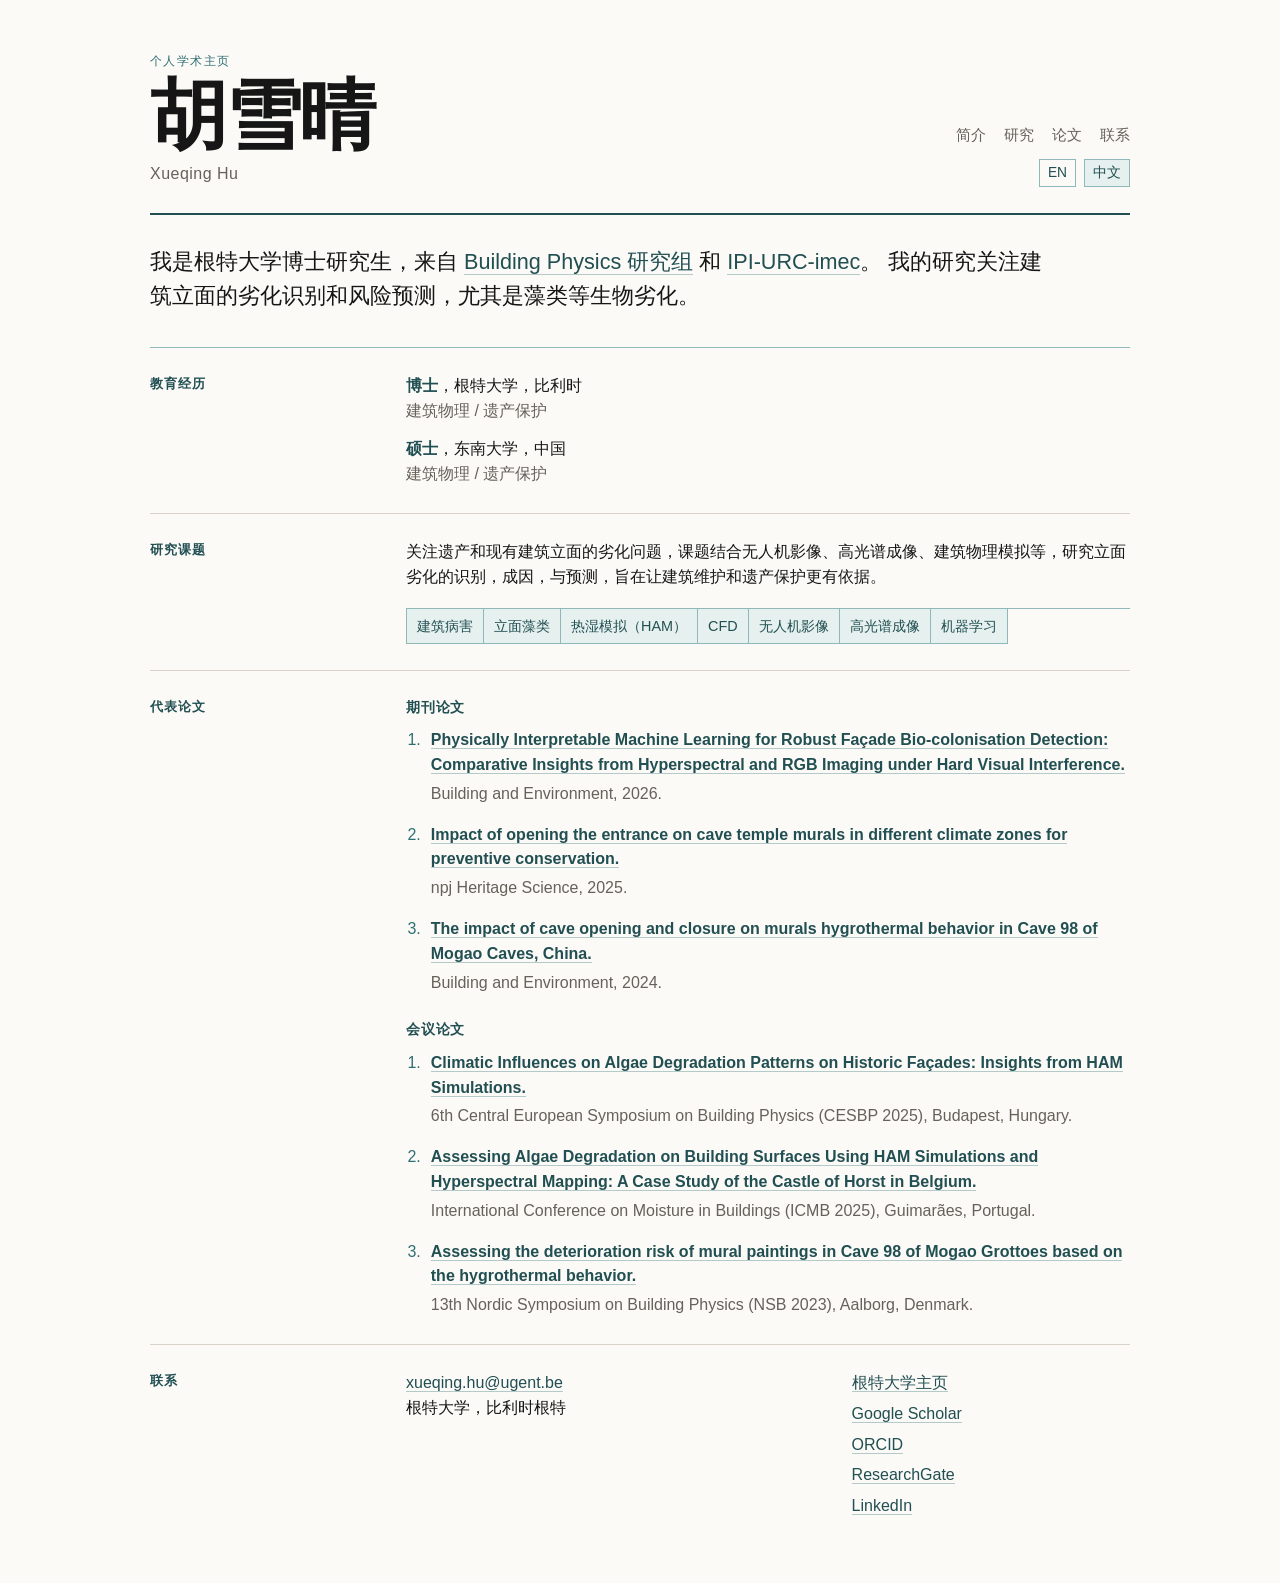
==== zh.html @ 391468b5 "Update research section and focus topics in zh.html" ====
<!DOCTYPE html>
<html lang="zh-CN">
<head>
  <meta charset="UTF-8" />
  <meta name="viewport" content="width=device-width, initial-scale=1.0" />
  <meta name="description" content="胡雪晴，根特大学博士研究生，研究方向为基于热湿模拟、高光谱成像与机器学习的建筑立面劣化评估。" />
  <title>胡雪晴 | Xueqing Hu</title>
  <link rel="stylesheet" href="assets/styles.css" />
</head>

<body>
  <main class="page">
    <header class="site-header">
      <div>
        <p class="kicker">个人学术主页</p>
        <h1>胡雪晴</h1>
        <p class="name-secondary">Xueqing Hu</p>
      </div>

      <div class="header-right">
        <nav class="nav" aria-label="主导航">
          <a href="#about">简介</a>
          <a href="#research">研究</a>
          <a href="#publications">论文</a>
          <a href="#contact">联系</a>
        </nav>

        <div class="language-switch" aria-label="语言切换">
          <a href="index.html">EN</a>
          <span>中文</span>
        </div>
      </div>
    </header>

    <section class="intro" id="about">
      <p>
        我是根特大学博士研究生，来自
        <a href="https://www.ugent.be/ea/architectuur/en/research/research-groups/building-physics" target="_blank" rel="noreferrer">Building Physics 研究组</a>
        和
        <a href="https://ipi.ugent.be/" target="_blank" rel="noreferrer">IPI-URC-imec</a>。
        我的研究关注建筑立面的劣化识别和风险预测，尤其是藻类等生物劣化。
      </p>
    </section>

    <section class="section two-column">
      <div class="section-title"><h2>教育经历</h2></div>
      <div class="section-content">
        <ul class="plain-list">
          <li><strong>博士</strong>，根特大学，比利时<br /><span>建筑物理 / 遗产保护</span></li>
          <li><strong>硕士</strong>，东南大学，中国<br /><span>建筑物理 / 遗产保护</span></li>
        </ul>
      </div>
    </section>

    <section class="section two-column" id="research">
      <div class="section-title"><h2>研究课题</h2></div>
      <div class="section-content">
        <p>关注遗产和现有建筑立面的劣化问题，课题结合无人机影像、高光谱成像、建筑物理模拟等，研究立面劣化的识别，成因，与预测，旨在让建筑维护和遗产保护更有依据。</p>

        <div class="method-row" aria-label="研究方法">
          <span>建筑病害</span><span>立面藻类</span><span>热湿模拟（HAM）</span><span>CFD</span><span>无人机影像</span><span>高光谱成像</span><span>机器学习</span>
        </div>
      </div>
    </section>

    <section class="section two-column" id="publications">
      <div class="section-title"><h2>代表论文</h2></div>
      <div class="section-content">
        <h3>期刊论文</h3>
        <ol class="publications">
          <li><strong><a href="https://doi.org/10.1016/j.buildenv.2026.114712" target="_blank" rel="noreferrer">Physically Interpretable Machine Learning for Robust Façade Bio-colonisation Detection: Comparative Insights from Hyperspectral and RGB Imaging under Hard Visual Interference.</a></strong><span>Building and Environment, 2026.</span></li>
          <li><strong><a href="https://doi.org/10.1038/s40494-025-01555-8" target="_blank" rel="noreferrer">Impact of opening the entrance on cave temple murals in different climate zones for preventive conservation.</a></strong><span>npj Heritage Science, 2025.</span></li>
          <li><strong><a href="https://doi.org/10.1016/j.buildenv.2024.111502" target="_blank" rel="noreferrer">The impact of cave opening and closure on murals hygrothermal behavior in Cave 98 of Mogao Caves, China.</a></strong><span>Building and Environment, 2024.</span></li>
        </ol>

        <h3>会议论文</h3>
        <ol class="publications">
          <li><strong><a href="https://doi.org/10.1007/978-3-032-14011-1_8" target="_blank" rel="noreferrer">Climatic Influences on Algae Degradation Patterns on Historic Façades: Insights from HAM Simulations.</a></strong><span>6th Central European Symposium on Building Physics (CESBP 2025), Budapest, Hungary.</span></li>
          <li><strong><a href="https://doi.org/10.1007/978-3-032-09054-6_9" target="_blank" rel="noreferrer">Assessing Algae Degradation on Building Surfaces Using HAM Simulations and Hyperspectral Mapping: A Case Study of the Castle of Horst in Belgium.</a></strong><span>International Conference on Moisture in Buildings (ICMB 2025), Guimarães, Portugal.</span></li>
          <li><strong><a href="https://doi.org/10.1088/1742-6596/2654/1/012009" target="_blank" rel="noreferrer">Assessing the deterioration risk of mural paintings in Cave 98 of Mogao Grottoes based on the hygrothermal behavior.</a></strong><span>13th Nordic Symposium on Building Physics (NSB 2023), Aalborg, Denmark.</span></li>
        </ol>
      </div>
    </section>

    <section class="section two-column compact" id="contact">
      <div class="section-title"><h2>联系</h2></div>
      <div class="section-content contact-grid">
        <p><a href="mailto:xueqing.hu@ugent.be">xueqing.hu@ugent.be</a><br />根特大学，比利时根特</p>
        <ul class="links">
          <li><a href="https://research.ugent.be/web/person/xueqing-hu-1/en" target="_blank" rel="noreferrer">根特大学主页</a></li>
          <li><a href="https://scholar.google.com/citations?user=_Y_72v8AAAAJ&amp;hl=en" target="_blank" rel="noreferrer">Google Scholar</a></li>
          <li><a href="https://orcid.org/0009-0001-6604-9064" target="_blank" rel="noreferrer">ORCID</a></li>
          <li><a href="https://www.researchgate.net/profile/Xueqing-Hu-4/research" target="_blank" rel="noreferrer">ResearchGate</a></li>
          <li><a href="https://www.linkedin.com/in/xueqing-hu-heritage" target="_blank" rel="noreferrer">LinkedIn</a></li>
        </ul>
      </div>
    </section>
  </main>
</body>
</html>
---- assets/styles.css ----
:root {
  --bg: #fbfaf7;
  --text: #161616;
  --muted: #66615a;
  --line: #d8d2c8;
  --line-dark: #9c9589;
  --accent: #2f6f73;
  --accent-dark: #214f52;
  --accent-soft: #e6f0ef;
  --accent-line: #8fb9b8;
}

* { box-sizing: border-box; }

html { font-size: 16px; scroll-behavior: smooth; }

body {
  margin: 0;
  background: var(--bg);
  color: var(--text);
  font-family: Arial, Helvetica, sans-serif;
  line-height: 1.55;
}

html[lang="zh-CN"] body {
  font-family: Arial, "Noto Sans SC", "Microsoft YaHei", "PingFang SC", sans-serif;
}

a {
  color: var(--accent-dark);
  text-decoration: none;
  border-bottom: 1px solid rgba(47, 111, 115, 0.35);
}

a:hover { color: var(--accent); border-bottom-color: var(--accent); }

.page {
  width: min(980px, calc(100% - 40px));
  margin: 0 auto;
  padding: 52px 0 64px;
}

.site-header {
  display: flex;
  align-items: flex-end;
  justify-content: space-between;
  gap: 32px;
  padding-bottom: 26px;
  border-bottom: 2px solid var(--accent-dark);
}

.header-right { display: grid; gap: 12px; justify-items: end; }

.kicker {
  margin: 0 0 8px;
  color: var(--accent);
  font-size: 0.76rem;
  letter-spacing: 0.12em;
  text-transform: uppercase;
}

h1 {
  margin: 0;
  font-size: clamp(2.5rem, 6vw, 4.8rem);
  line-height: 0.95;
  letter-spacing: -0.05em;
  font-weight: 700;
}

html[lang="zh-CN"] h1 { letter-spacing: -0.03em; }

.name-secondary {
  margin: 10px 0 0;
  color: var(--muted);
  font-size: 1rem;
  letter-spacing: 0.03em;
}

.nav {
  display: flex;
  flex-wrap: wrap;
  justify-content: flex-end;
  gap: 14px 18px;
  font-size: 0.92rem;
}

.nav a { color: var(--muted); border-bottom: 0; }
.nav a:hover { color: var(--accent-dark); }

.language-switch {
  display: inline-flex;
  align-items: center;
  gap: 8px;
  color: var(--muted);
  font-size: 0.86rem;
}

.language-switch a,
.language-switch span {
  display: inline-flex;
  align-items: center;
  min-height: 26px;
  padding: 2px 8px;
  border: 1px solid var(--accent-line);
}

.language-switch a { background: transparent; color: var(--accent-dark); }
.language-switch span { background: var(--accent-soft); color: var(--accent-dark); }

.intro { padding: 30px 0 34px; border-bottom: 1px solid var(--accent-line); }
.intro p { max-width: 900px; margin: 0; font-size: clamp(1.08rem, 2vw, 1.35rem); line-height: 1.58; }

.section { padding: 26px 0; border-bottom: 1px solid var(--line); }
.section.compact { padding-bottom: 0; border-bottom: 0; }

.two-column { display: grid; grid-template-columns: 220px minmax(0, 1fr); gap: 36px; }

.section-title h2 {
  margin: 0;
  color: var(--accent-dark);
  font-size: 0.82rem;
  letter-spacing: 0.12em;
  text-transform: uppercase;
}

html[lang="zh-CN"] .section-title h2 { letter-spacing: 0.08em; }

.section-content p { margin: 0; }
.section-content p + p { margin-top: 12px; }

.section-content h3,
.research-focus h3 {
  margin: 0 0 10px;
  color: var(--accent-dark);
  font-size: 0.86rem;
  letter-spacing: 0.06em;
  text-transform: uppercase;
}

.section-content h3:not(:first-child) { margin-top: 24px; }

.plain-list,
.links { margin: 0; padding: 0; list-style: none; }

.plain-list { display: grid; gap: 14px; }
.plain-list strong { color: var(--accent-dark); }
.plain-list span { color: var(--muted); }

.research-focus { margin-top: 20px; padding-top: 16px; border-top: 1px solid var(--line); }
.research-focus ul { margin: 0; padding-left: 1.1rem; }
.research-focus li + li { margin-top: 6px; }

.method-row {
  display: flex;
  flex-wrap: wrap;
  gap: 0;
  margin-top: 18px;
  border-top: 1px solid var(--accent-line);
  border-left: 1px solid var(--accent-line);
}

.method-row span {
  display: inline-flex;
  align-items: center;
  min-height: 34px;
  padding: 6px 10px;
  border-right: 1px solid var(--accent-line);
  border-bottom: 1px solid var(--accent-line);
  color: var(--accent-dark);
  font-size: 0.9rem;
  background: var(--accent-soft);
}

.publications { margin: 0; padding-left: 1.2rem; }
.publications li { padding-left: 0.35rem; }
.publications li::marker { color: var(--accent); }
.publications li + li { margin-top: 16px; }
.publications span { display: block; margin-top: 4px; color: var(--muted); }

.contact-grid { display: grid; grid-template-columns: minmax(0, 1.2fr) minmax(180px, 0.8fr); gap: 28px; }
.links { display: grid; gap: 6px; }

@media (max-width: 760px) {
  .page { width: min(100% - 28px, 980px); padding: 34px 0 44px; }
  .site-header { display: block; }
  .header-right { justify-items: start; margin-top: 20px; }
  .nav { justify-content: flex-start; }
  .two-column { grid-template-columns: 1fr; gap: 12px; }
  .contact-grid { grid-template-columns: 1fr; }
}

@media print {
  body { background: #fff; }
  .page { width: 100%; padding: 0; }
  .nav, .language-switch { display: none; }
}
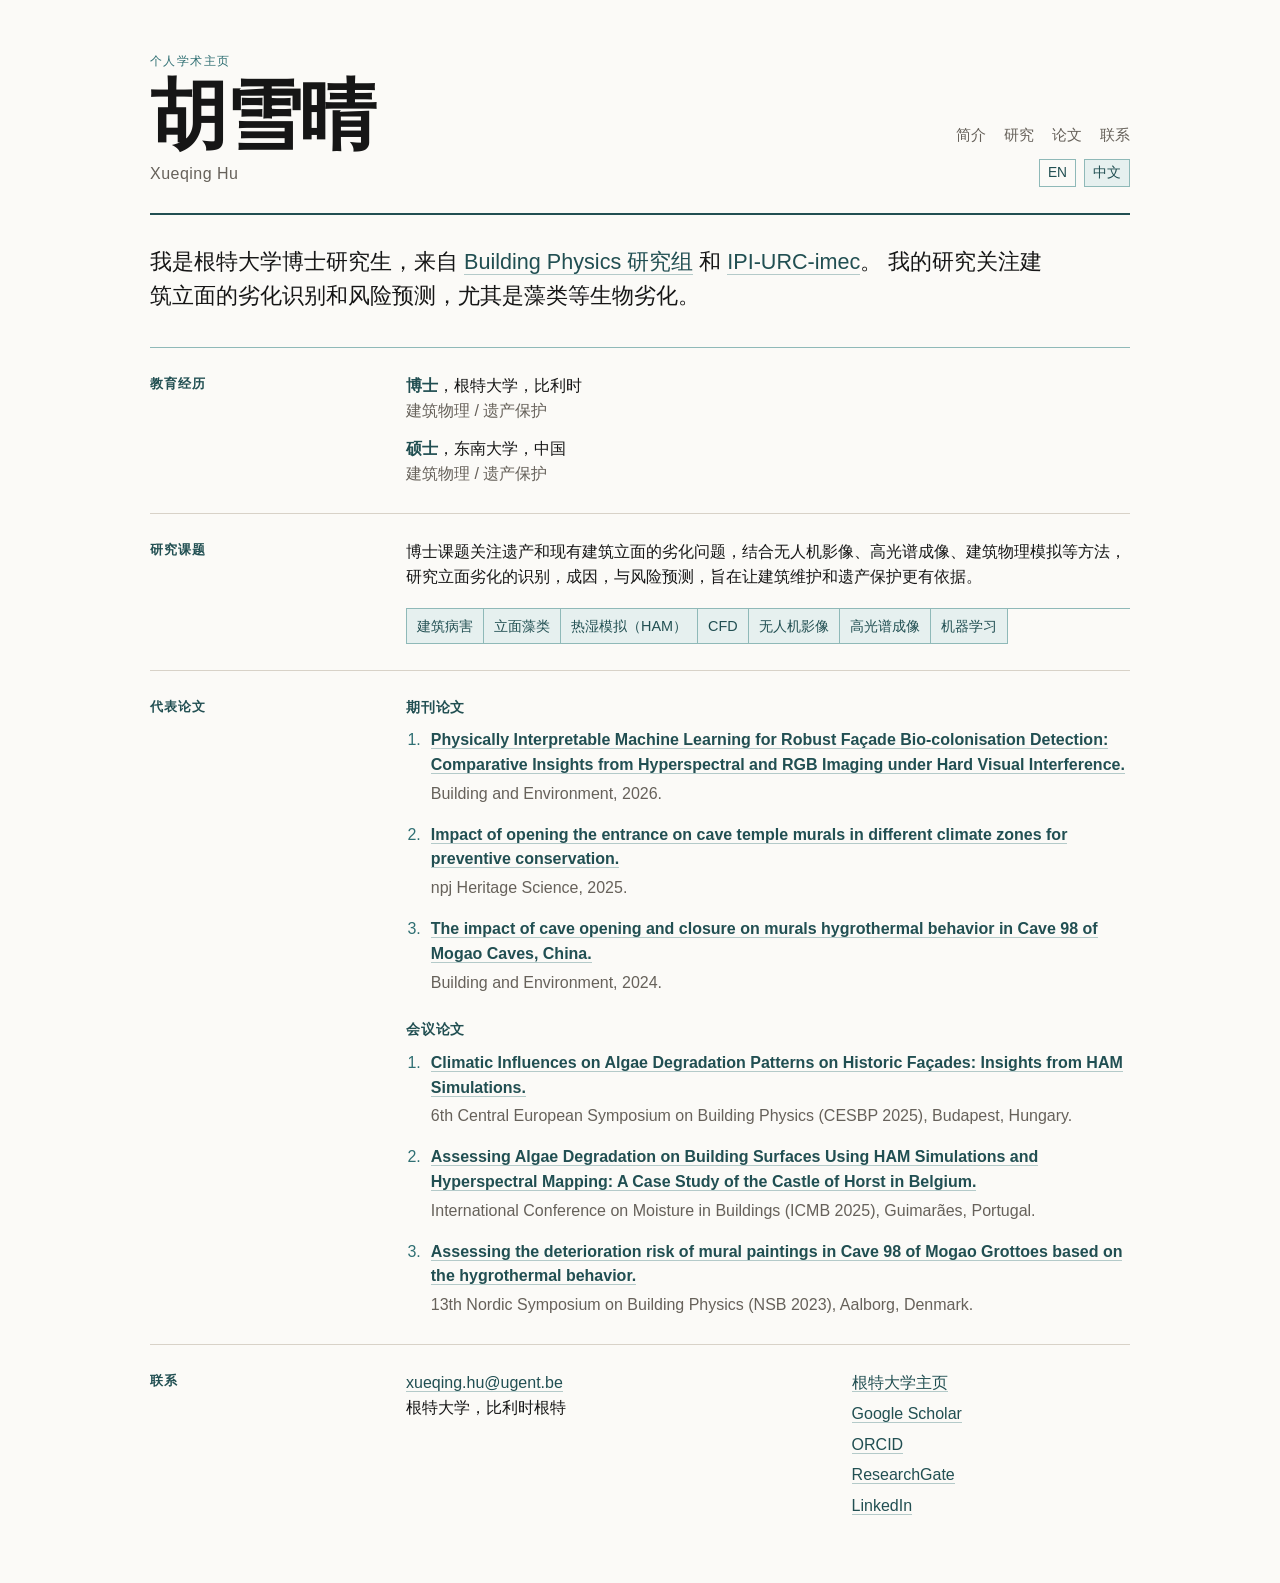
==== commit 37a49ea9: "Refine research topic description in zh.html" ====
--- a/zh.html
+++ b/zh.html
@@ -55,7 +55,7 @@
     <section class="section two-column" id="research">
       <div class="section-title"><h2>研究课题</h2></div>
       <div class="section-content">
-        <p>关注遗产和现有建筑立面的劣化问题，课题结合无人机影像、高光谱成像、建筑物理模拟等，研究立面劣化的识别，成因，与预测，旨在让建筑维护和遗产保护更有依据。</p>
+        <p>博士课题关注遗产和现有建筑立面的劣化问题，结合无人机影像、高光谱成像、建筑物理模拟等方法，研究立面劣化的识别，成因，与风险预测，旨在让建筑维护和遗产保护更有依据。</p>
 
         <div class="method-row" aria-label="研究方法">
           <span>建筑病害</span><span>立面藻类</span><span>热湿模拟（HAM）</span><span>CFD</span><span>无人机影像</span><span>高光谱成像</span><span>机器学习</span>
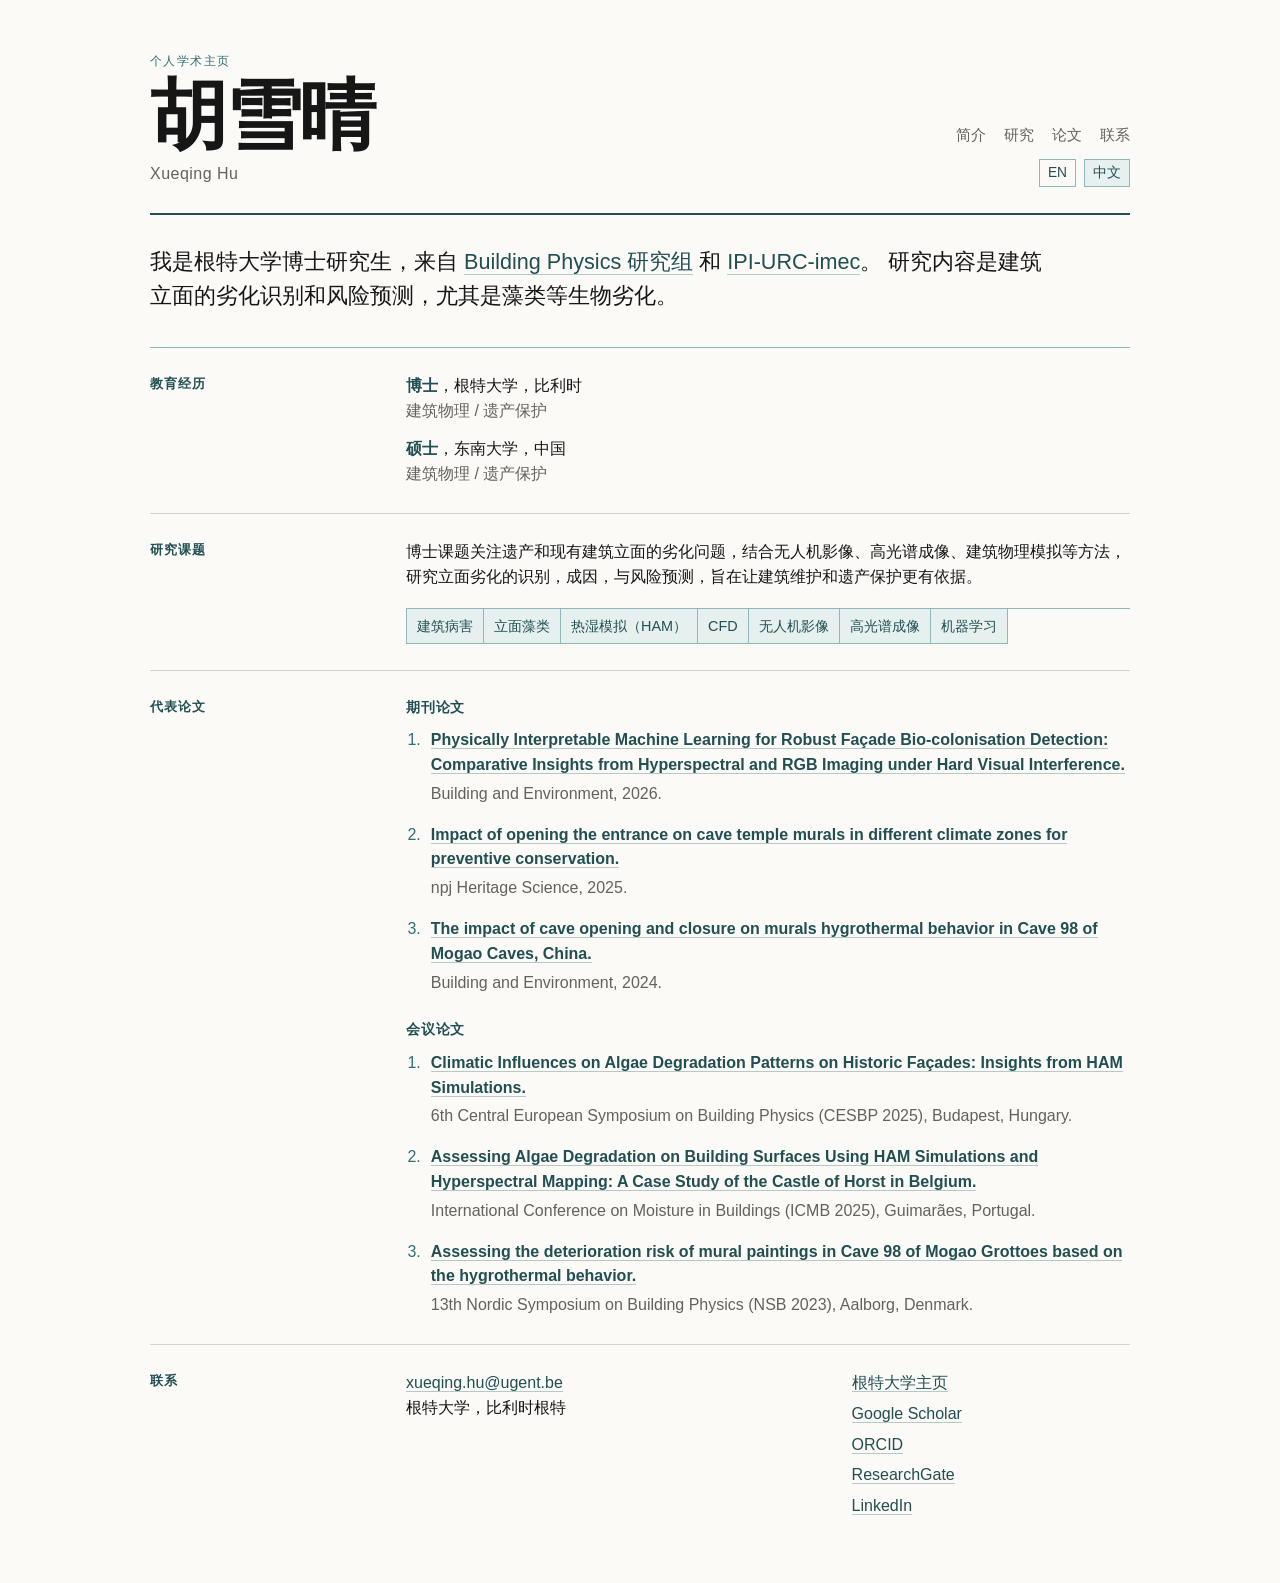
==== commit c9fa17d8: "Update zh.html" ====
--- a/zh.html
+++ b/zh.html
@@ -38,7 +38,7 @@
         <a href="https://www.ugent.be/ea/architectuur/en/research/research-groups/building-physics" target="_blank" rel="noreferrer">Building Physics 研究组</a>
         和
         <a href="https://ipi.ugent.be/" target="_blank" rel="noreferrer">IPI-URC-imec</a>。
-        我的研究关注建筑立面的劣化识别和风险预测，尤其是藻类等生物劣化。
+        研究内容是建筑立面的劣化识别和风险预测，尤其是藻类等生物劣化。
       </p>
     </section>
 
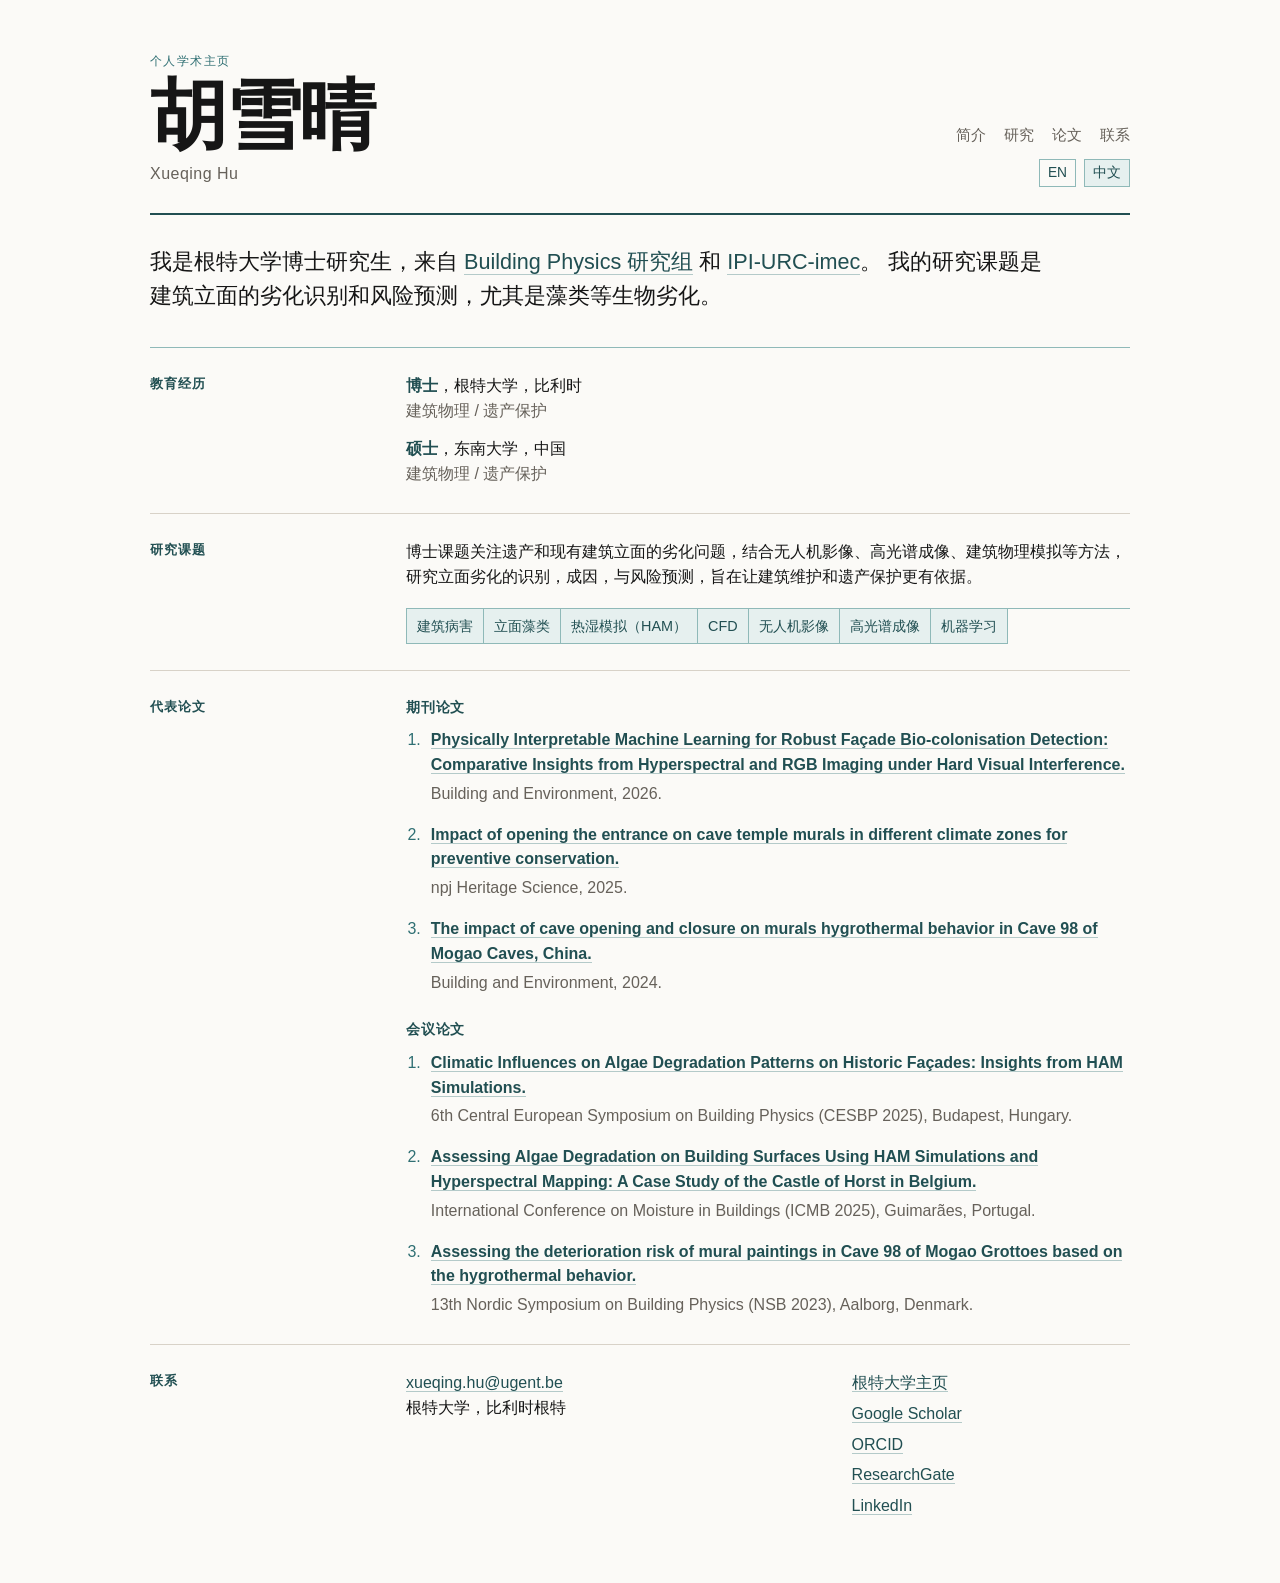
==== commit ef67ab35: "Update zh.html" ====
--- a/zh.html
+++ b/zh.html
@@ -38,7 +38,7 @@
         <a href="https://www.ugent.be/ea/architectuur/en/research/research-groups/building-physics" target="_blank" rel="noreferrer">Building Physics 研究组</a>
         和
         <a href="https://ipi.ugent.be/" target="_blank" rel="noreferrer">IPI-URC-imec</a>。
-        研究内容是建筑立面的劣化识别和风险预测，尤其是藻类等生物劣化。
+        我的研究课题是建筑立面的劣化识别和风险预测，尤其是藻类等生物劣化。
       </p>
     </section>
 
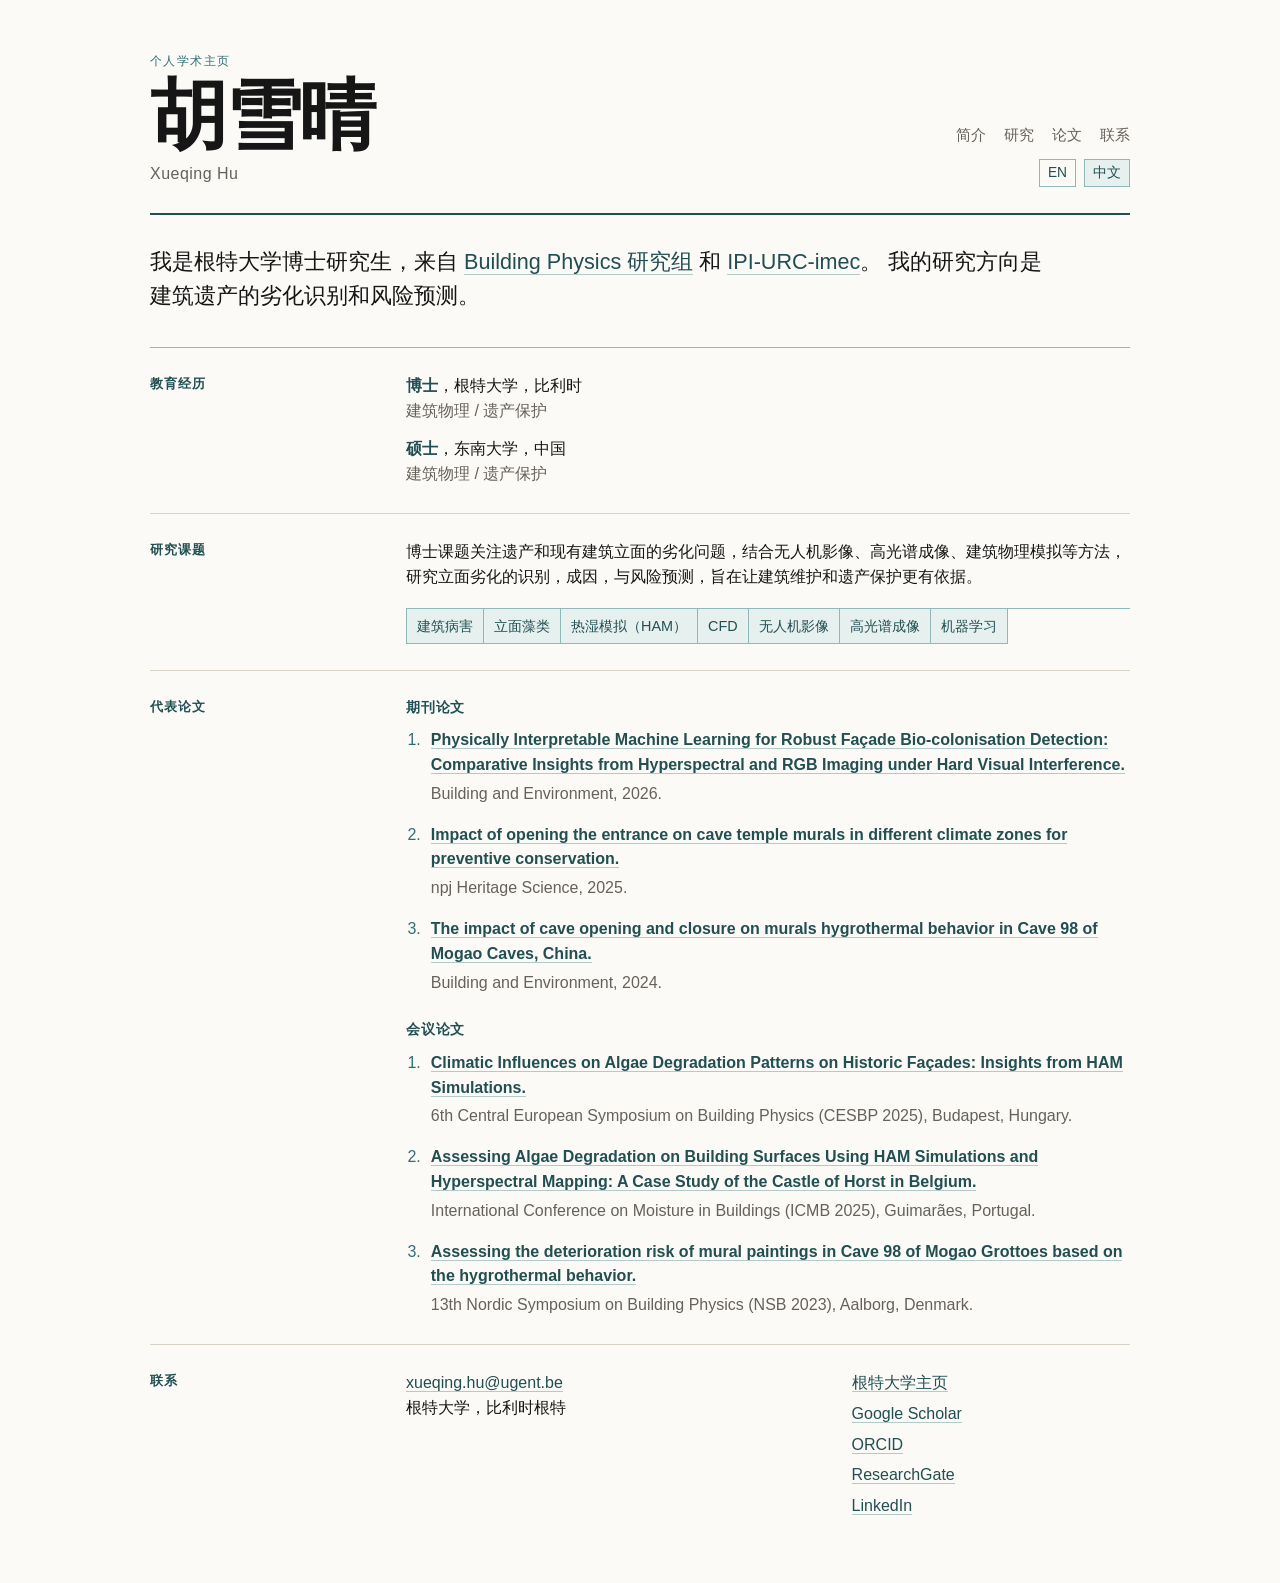
==== commit c7989781: "Update research topic description in zh.html" ====
--- a/zh.html
+++ b/zh.html
@@ -38,7 +38,7 @@
         <a href="https://www.ugent.be/ea/architectuur/en/research/research-groups/building-physics" target="_blank" rel="noreferrer">Building Physics 研究组</a>
         和
         <a href="https://ipi.ugent.be/" target="_blank" rel="noreferrer">IPI-URC-imec</a>。
-        我的研究课题是建筑立面的劣化识别和风险预测，尤其是藻类等生物劣化。
+        我的研究方向是建筑遗产的劣化识别和风险预测。
       </p>
     </section>
 
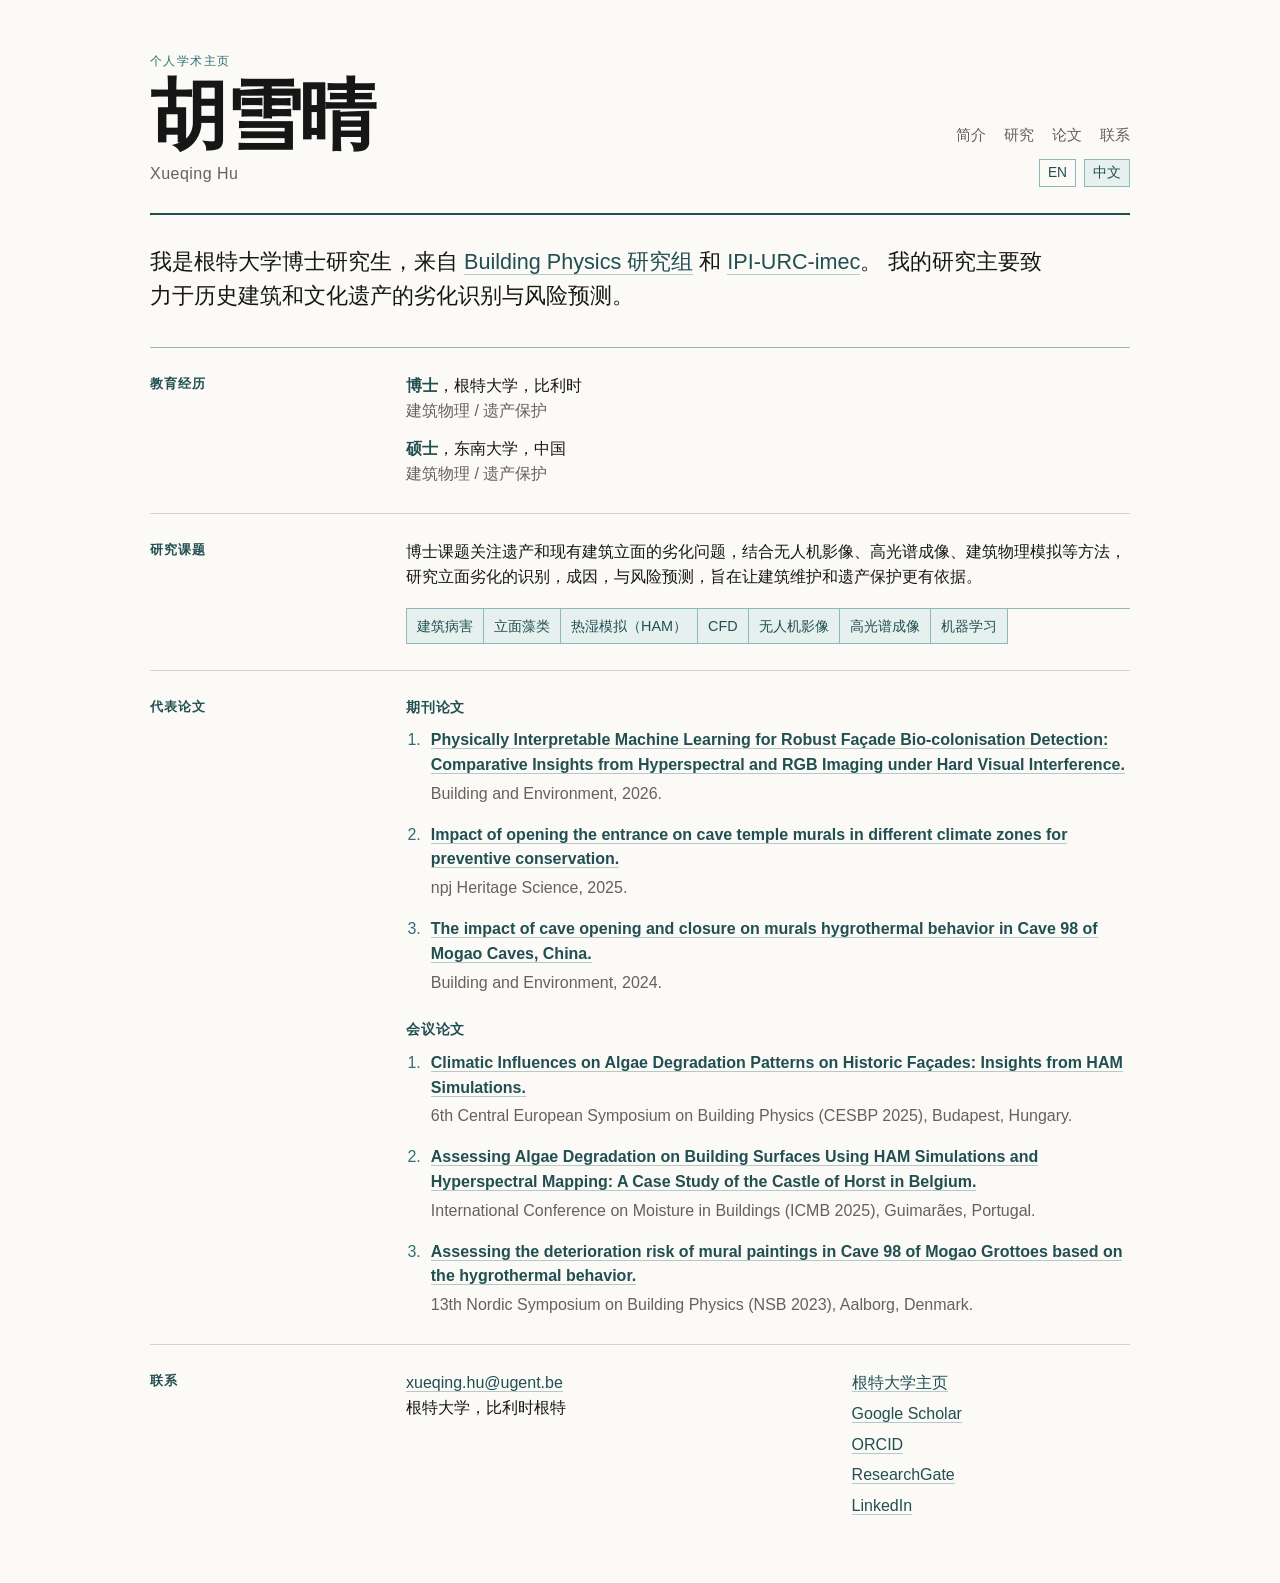
==== commit 6f648636: "Refine research focus description in zh.html" ====
--- a/zh.html
+++ b/zh.html
@@ -38,7 +38,7 @@
         <a href="https://www.ugent.be/ea/architectuur/en/research/research-groups/building-physics" target="_blank" rel="noreferrer">Building Physics 研究组</a>
         和
         <a href="https://ipi.ugent.be/" target="_blank" rel="noreferrer">IPI-URC-imec</a>。
-        我的研究方向是建筑遗产的劣化识别和风险预测。
+        我的研究主要致力于历史建筑和文化遗产的劣化识别与风险预测。
       </p>
     </section>
 
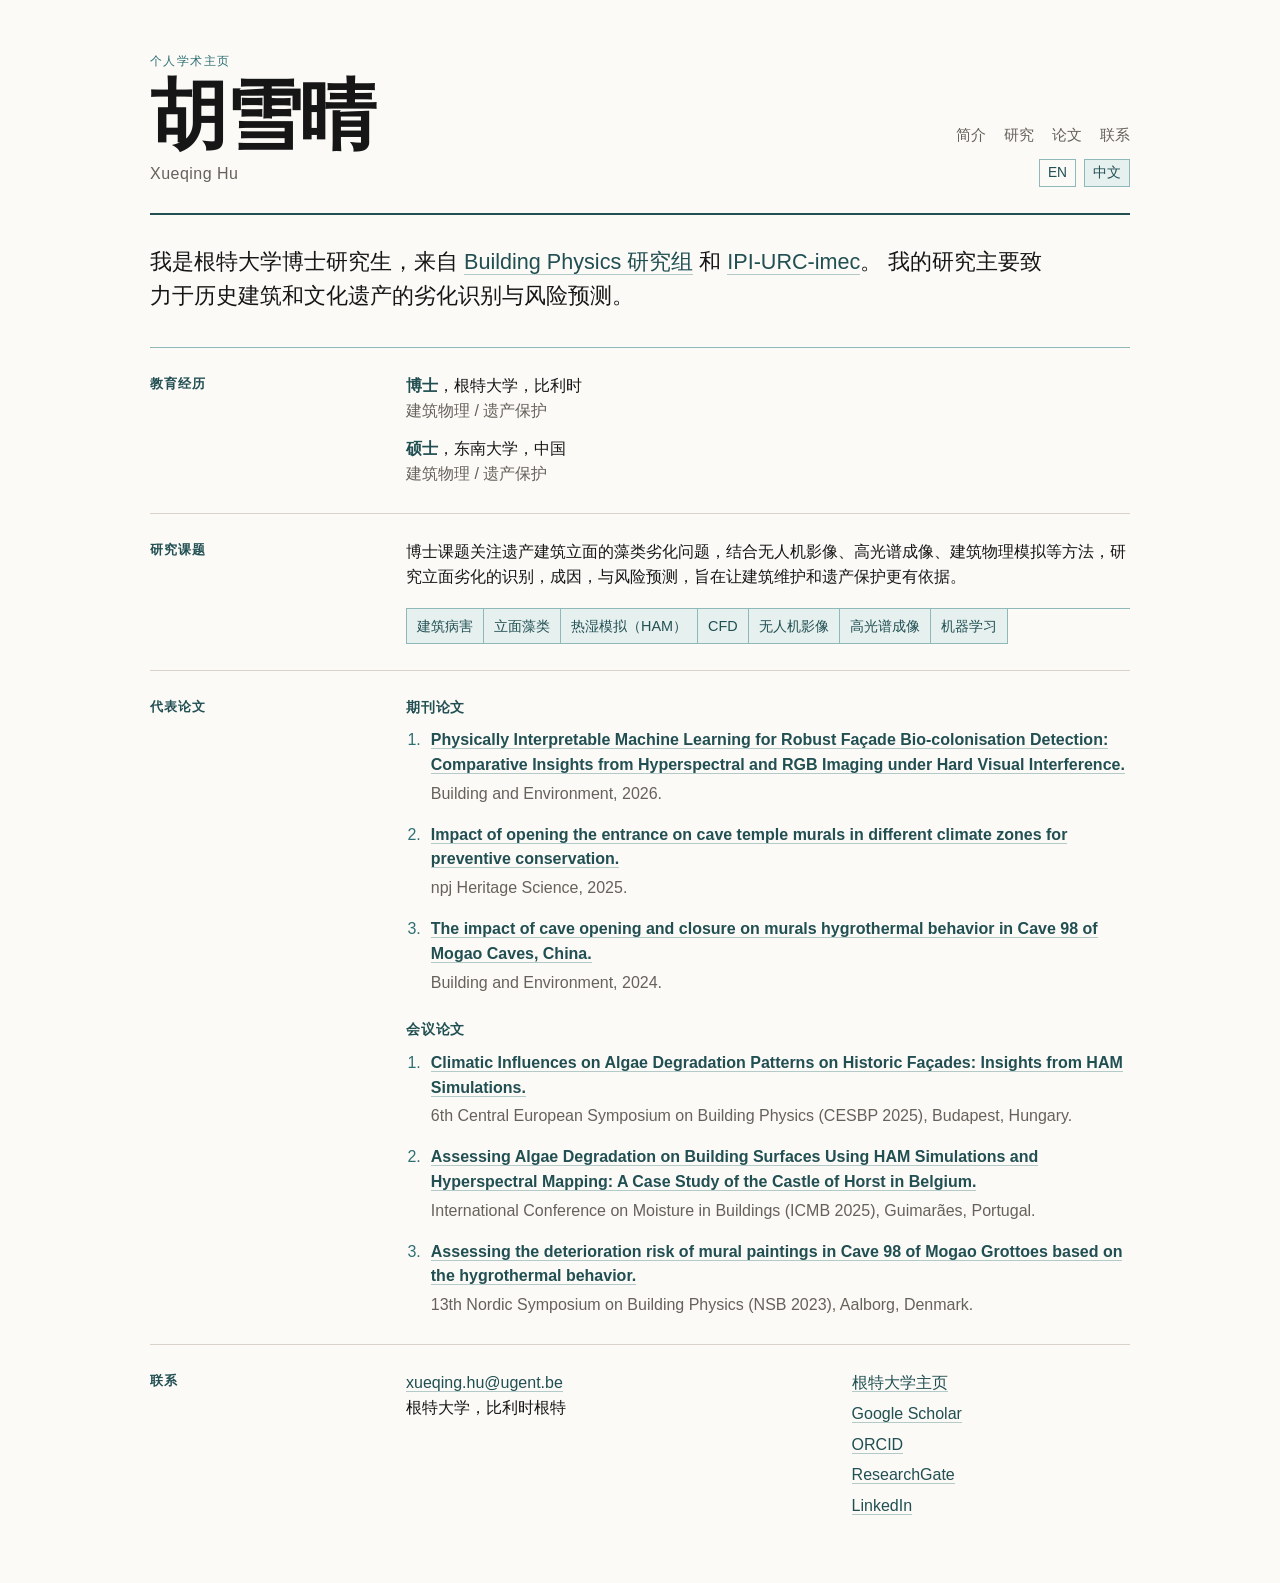
==== commit b105e120: "Update zh.html" ====
--- a/zh.html
+++ b/zh.html
@@ -55,7 +55,7 @@
     <section class="section two-column" id="research">
       <div class="section-title"><h2>研究课题</h2></div>
       <div class="section-content">
-        <p>博士课题关注遗产和现有建筑立面的劣化问题，结合无人机影像、高光谱成像、建筑物理模拟等方法，研究立面劣化的识别，成因，与风险预测，旨在让建筑维护和遗产保护更有依据。</p>
+        <p>博士课题关注遗产建筑立面的藻类劣化问题，结合无人机影像、高光谱成像、建筑物理模拟等方法，研究立面劣化的识别，成因，与风险预测，旨在让建筑维护和遗产保护更有依据。</p>
 
         <div class="method-row" aria-label="研究方法">
           <span>建筑病害</span><span>立面藻类</span><span>热湿模拟（HAM）</span><span>CFD</span><span>无人机影像</span><span>高光谱成像</span><span>机器学习</span>
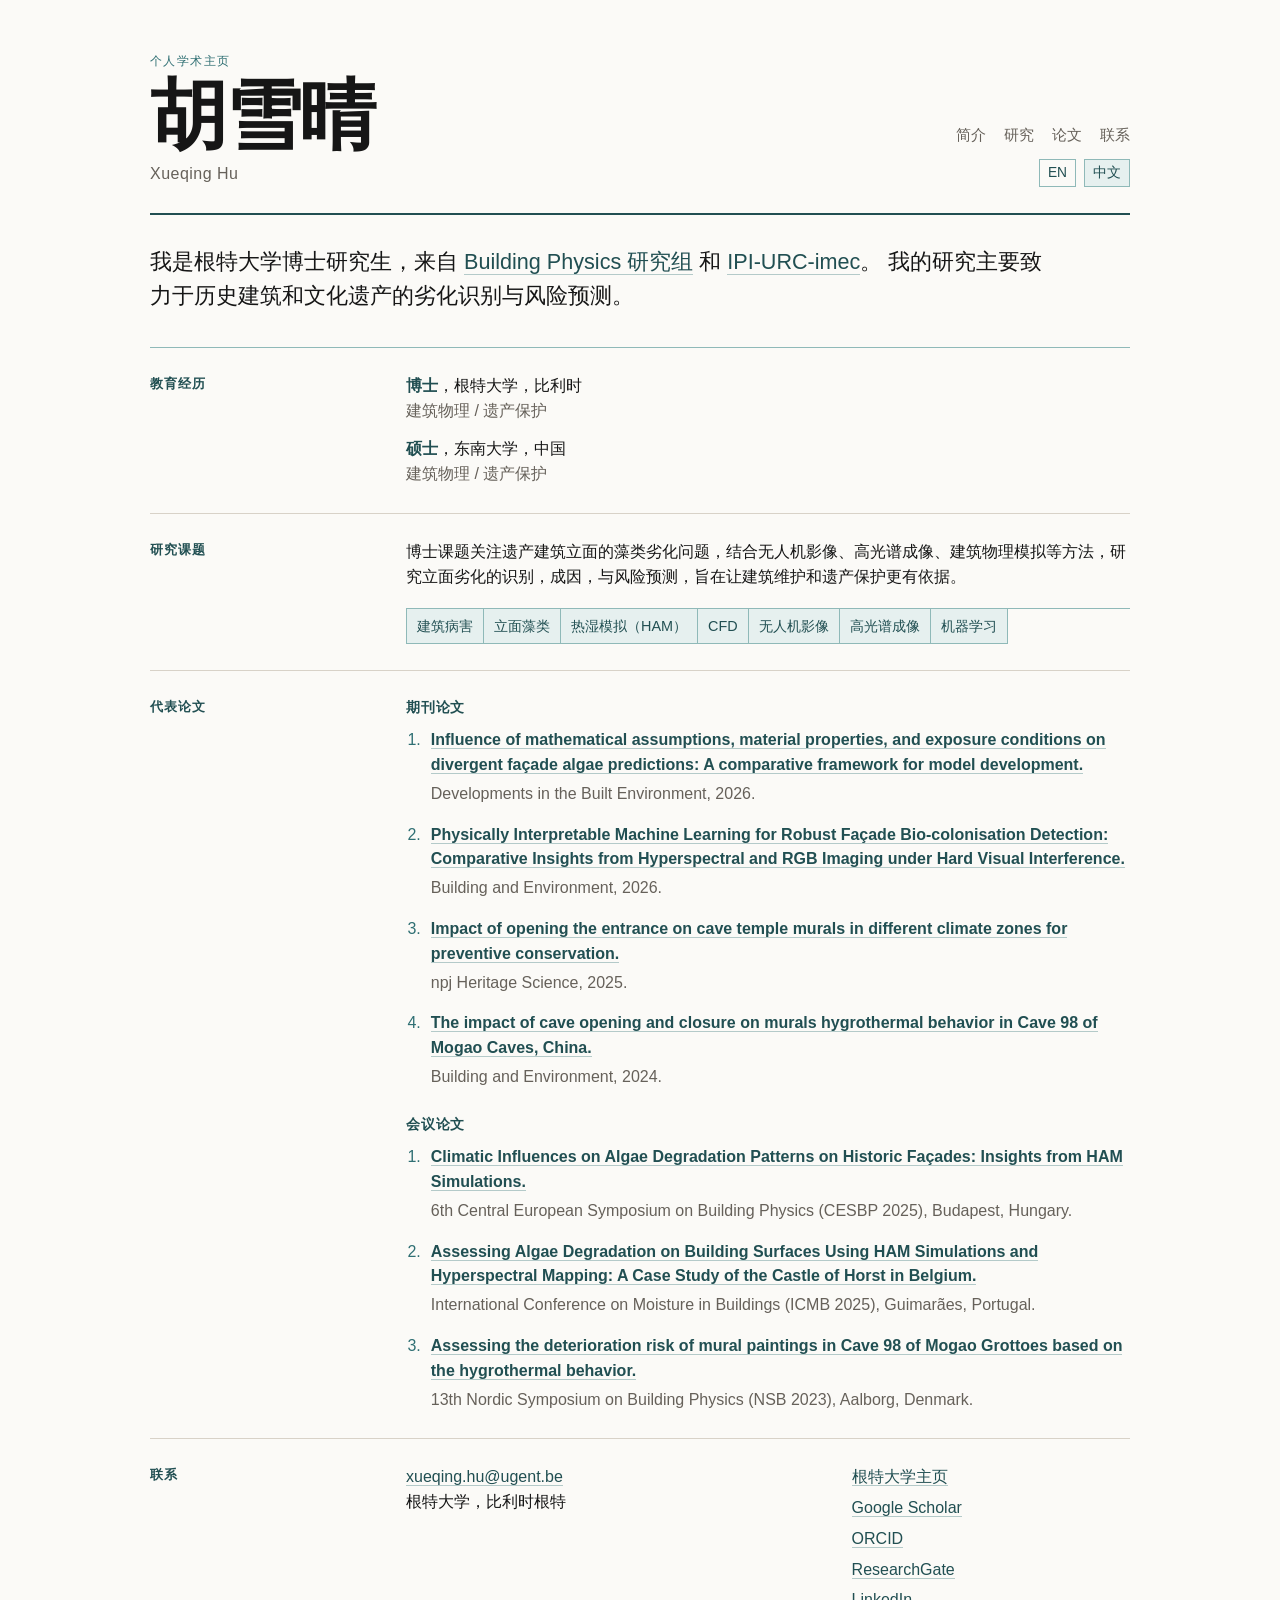
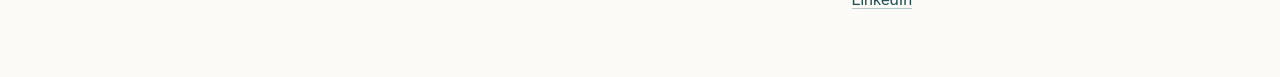
==== commit 64134141: "Update zh.html" ====
--- a/zh.html
+++ b/zh.html
@@ -68,6 +68,7 @@
       <div class="section-content">
         <h3>期刊论文</h3>
         <ol class="publications">
+          <li><strong><a href="https://doi.org/10.1016/j.dibe.2026.101037" target="_blank" rel="noreferrer">Influence of mathematical assumptions, material properties, and exposure conditions on divergent façade algae predictions: A comparative framework for model development.</a></strong><span>Developments in the Built Environment, 2026.</span></li>
           <li><strong><a href="https://doi.org/10.1016/j.buildenv.2026.114712" target="_blank" rel="noreferrer">Physically Interpretable Machine Learning for Robust Façade Bio-colonisation Detection: Comparative Insights from Hyperspectral and RGB Imaging under Hard Visual Interference.</a></strong><span>Building and Environment, 2026.</span></li>
           <li><strong><a href="https://doi.org/10.1038/s40494-025-01555-8" target="_blank" rel="noreferrer">Impact of opening the entrance on cave temple murals in different climate zones for preventive conservation.</a></strong><span>npj Heritage Science, 2025.</span></li>
           <li><strong><a href="https://doi.org/10.1016/j.buildenv.2024.111502" target="_blank" rel="noreferrer">The impact of cave opening and closure on murals hygrothermal behavior in Cave 98 of Mogao Caves, China.</a></strong><span>Building and Environment, 2024.</span></li>
